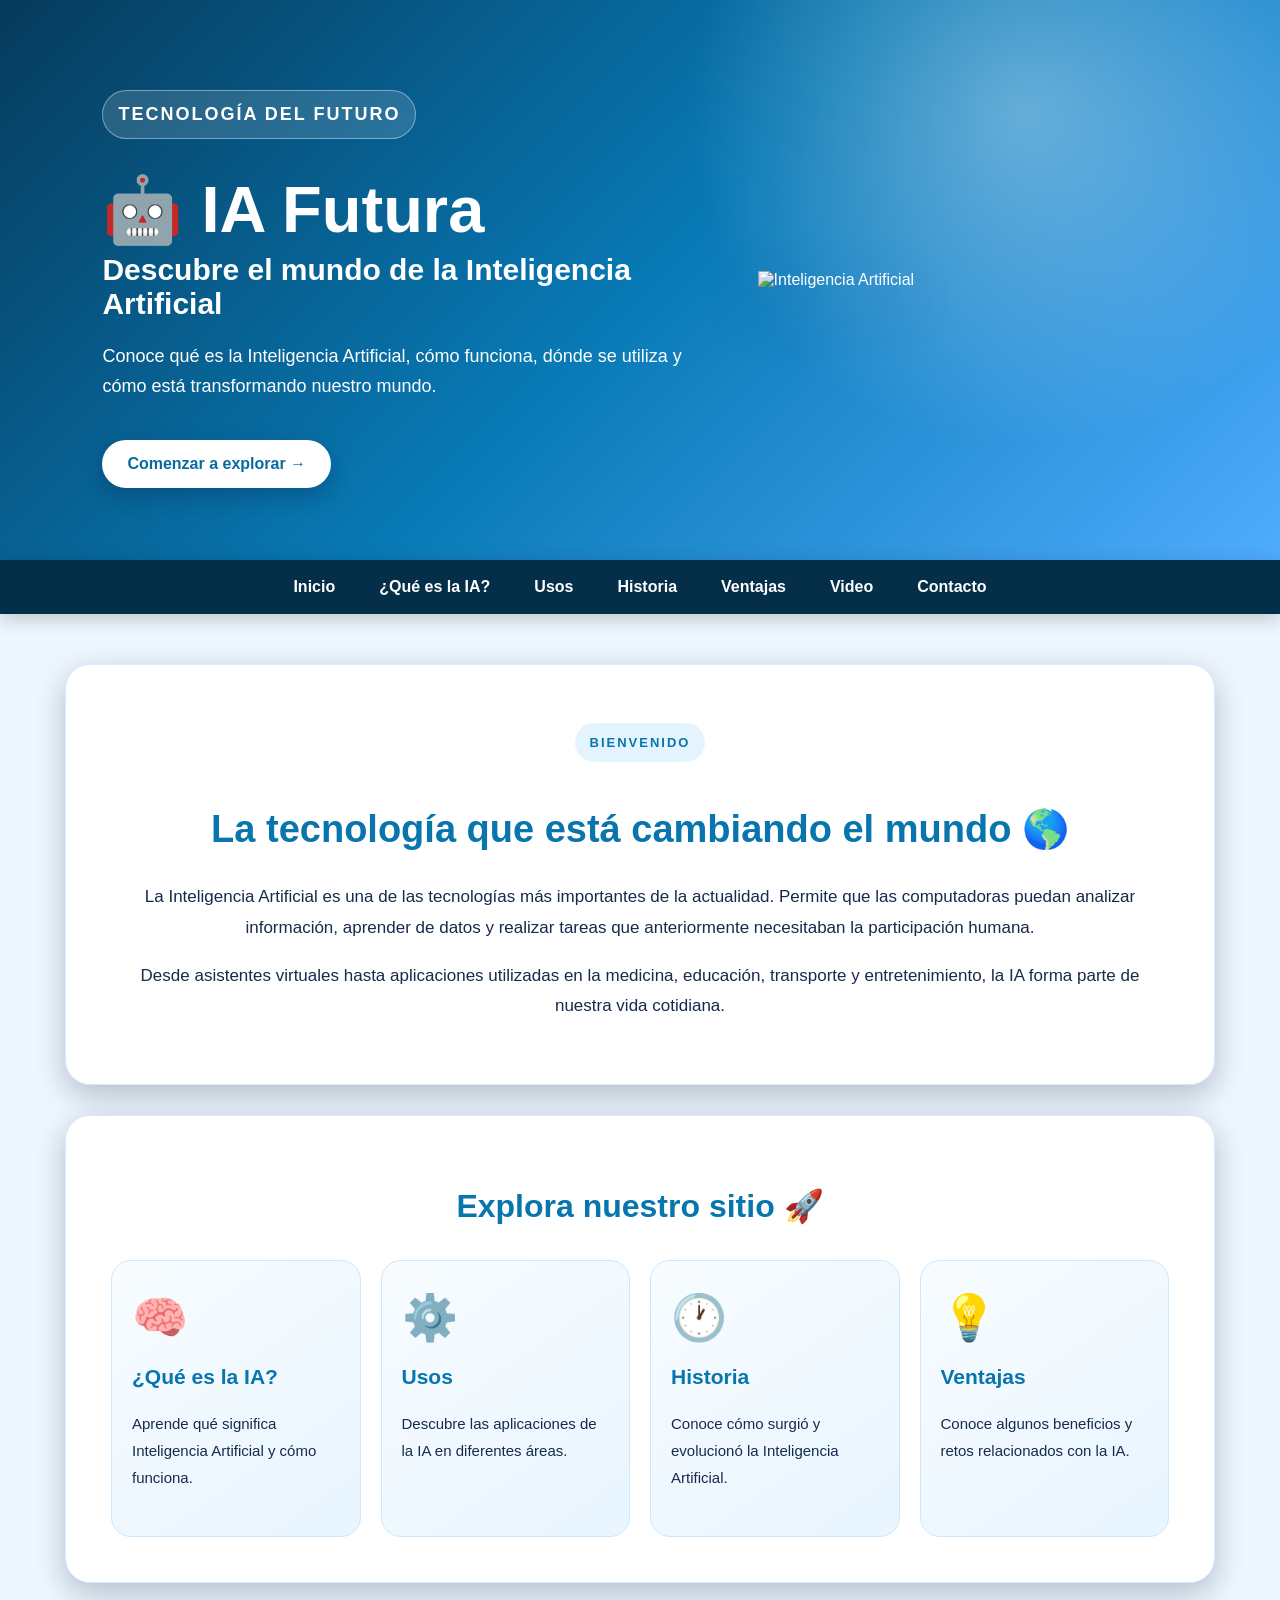
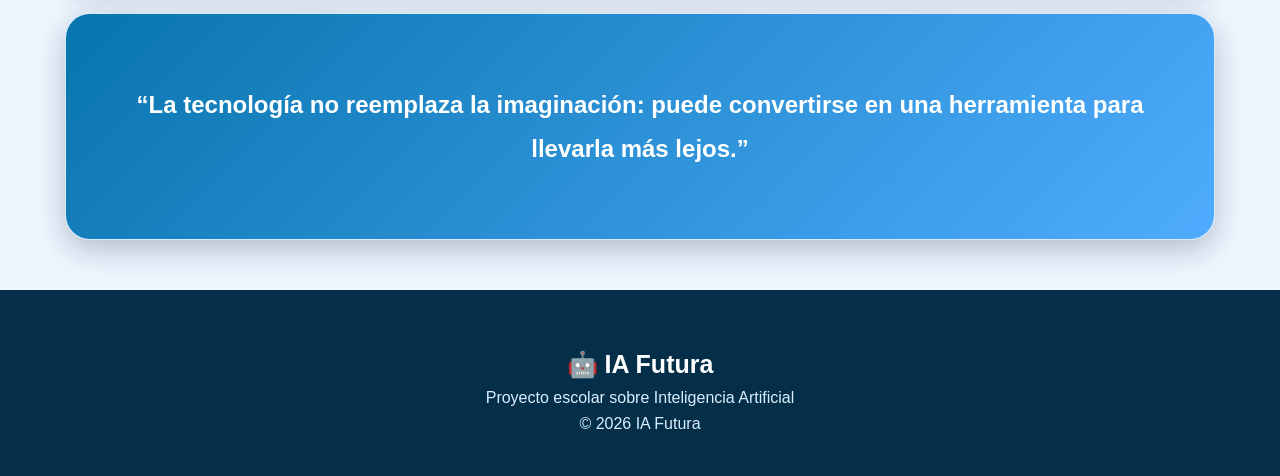
==== index.html @ b6ea7e3e "Add files via upload" ====
<!DOCTYPE html>
<html lang="es">

<head>
    <meta charset="UTF-8">
    <meta name="viewport" content="width=device-width, initial-scale=1.0">

    <title>IA Futura</title>

    <link rel="stylesheet" href="estilos.css">
    <link rel="manifest" href="manifest.json">
</head>

<body>

    <!-- ENCABEZADO -->
    <header class="hero">

        <div class="hero-text">

            <p class="etiqueta">TECNOLOGÍA DEL FUTURO</p>

            <h1>🤖 IA Futura</h1>

            <h2>Descubre el mundo de la Inteligencia Artificial</h2>

            <p>
                Conoce qué es la Inteligencia Artificial, cómo funciona,
                dónde se utiliza y cómo está transformando nuestro mundo.
            </p>

            <a href="que-es.html" class="boton">
                Comenzar a explorar →
            </a>

        </div>

        <div class="hero-image">

            <img src="imagenes/Imagen-IA.png"
                 alt="Inteligencia Artificial">

        </div>

    </header>


    <!-- MENÚ -->
    <nav>

        <a href="index.html">Inicio</a>

        <a href="que-es.html">¿Qué es la IA?</a>

        <a href="usos.html">Usos</a>

        <a href="historia.html">Historia</a>

        <a href="ventajas.html">Ventajas</a>

        <a href="video.html">Video</a>

        <a href="contacto.html">Contacto</a>

    </nav>


    <!-- CONTENIDO -->
    <main>

        <section class="bienvenida">

            <p class="etiqueta">BIENVENIDO</p>

            <h2>La tecnología que está cambiando el mundo 🌎</h2>

            <p>
                La Inteligencia Artificial es una de las tecnologías más
                importantes de la actualidad. Permite que las computadoras
                puedan analizar información, aprender de datos y realizar
                tareas que anteriormente necesitaban la participación humana.
            </p>

            <p>
                Desde asistentes virtuales hasta aplicaciones utilizadas
                en la medicina, educación, transporte y entretenimiento,
                la IA forma parte de nuestra vida cotidiana.
            </p>

        </section>


        <!-- TARJETAS -->
        <section>

            <h2 class="titulo-centro">
                Explora nuestro sitio 🚀
            </h2>

            <div class="tarjetas">

                <a href="que-es.html" class="tarjeta">

                    <div class="icono">🧠</div>

                    <h3>¿Qué es la IA?</h3>

                    <p>
                        Aprende qué significa Inteligencia Artificial
                        y cómo funciona.
                    </p>

                </a>


                <a href="usos.html" class="tarjeta">

                    <div class="icono">⚙️</div>

                    <h3>Usos</h3>

                    <p>
                        Descubre las aplicaciones de la IA
                        en diferentes áreas.
                    </p>

                </a>


                <a href="historia.html" class="tarjeta">

                    <div class="icono">🕐</div>

                    <h3>Historia</h3>

                    <p>
                        Conoce cómo surgió y evolucionó
                        la Inteligencia Artificial.
                    </p>

                </a>


                <a href="ventajas.html" class="tarjeta">

                    <div class="icono">💡</div>

                    <h3>Ventajas</h3>

                    <p>
                        Conoce algunos beneficios y retos
                        relacionados con la IA.
                    </p>

                </a>

            </div>

        </section>


        <!-- FRASE -->
        <section class="frase">

            <p>
                “La tecnología no reemplaza la imaginación:
                puede convertirse en una herramienta para llevarla más lejos.”
            </p>

        </section>

    </main>


    <!-- PIE DE PÁGINA -->
    <footer>

        <h3>🤖 IA Futura</h3>

        <p>
            Proyecto escolar sobre Inteligencia Artificial
        </p>

        <p>
            © 2026 IA Futura
        </p>

    </footer>
    <script>
    if ("serviceWorker" in navigator) {
        navigator.serviceWorker.register("sw.js")
            .then(() => {
                console.log("PWA activada correctamente 🤖");
            })
            .catch((error) => {
                console.log("Error al activar la PWA:", error);
            });
    }
</script>

</body>

</html>
---- estilos.css ----
* {
    box-sizing: border-box;
}

html {
    scroll-behavior: smooth;
}

body {
    margin: 0;
    font-family: Arial, sans-serif;
    background: #eef6ff;
    color: #172b4d;
}


/* =========================
   ENCABEZADO
========================= */

.hero {
    min-height: 520px;
    padding: 70px 8%;
    display: flex;
    align-items: center;
    justify-content: space-between;
    gap: 50px;

    background:
        radial-gradient(circle at 80% 20%, #ffffff55, transparent 30%),
        linear-gradient(135deg, #063b5c, #0879b5, #4facfe);

    color: white;
}

.hero-text {
    max-width: 600px;
}

.etiqueta {
    display: inline-block;
    padding: 8px 15px;
    border-radius: 30px;
    background: #ffffff22;
    border: 1px solid #ffffff66;
    font-size: 13px;
    font-weight: bold;
    letter-spacing: 2px;
}

.hero h1 {
    font-size: 65px;
    margin: 15px 0 5px;
}

.hero h2 {
    font-size: 30px;
    margin: 0 0 20px;
}

.hero p {
    font-size: 18px;
    line-height: 1.7;
}

.hero-image {
    width: 420px;
    height: 420px;
    display: flex;
    align-items: center;
    justify-content: center;
}

.hero-image img {
    width: 100%;
    max-height: 420px;
    object-fit: contain;

    filter: drop-shadow(0 20px 30px #001f3f66);

    transition: transform 0.4s ease;
}

.hero-image img:hover {
    transform: scale(1.05) rotate(2deg);
}


/* =========================
   BOTÓN
========================= */

.boton {
    display: inline-block;
    margin-top: 20px;
    padding: 15px 25px;

    background: white;
    color: #086b9f;

    text-decoration: none;
    font-weight: bold;

    border-radius: 30px;

    box-shadow: 0 8px 20px #001f3f44;

    transition: 0.3s;
}

.boton:hover {
    transform: translateY(-4px);
    box-shadow: 0 12px 25px #001f3f66;
}


/* =========================
   MENÚ
========================= */

nav {
    position: sticky;
    top: 0;
    z-index: 100;

    display: flex;
    justify-content: center;
    flex-wrap: wrap;

    background: #052f49;
    box-shadow: 0 5px 20px #0003;
}

nav a {
    color: white;
    text-decoration: none;

    padding: 18px 22px;

    font-weight: bold;

    transition: 0.3s;
}

nav a:hover {
    background: #0b6fa4;
}


/* =========================
   CONTENIDO
========================= */

main {
    width: 90%;
    max-width: 1150px;
    margin: 50px auto;
}

section {
    background: white;

    padding: 45px;

    margin-bottom: 30px;

    border-radius: 25px;

    box-shadow: 0 10px 30px #1234;

    border: 1px solid #d7eaff;
}

section h2 {
    color: #0875ad;
    font-size: 32px;
}

section p {
    font-size: 17px;
    line-height: 1.8;
}


/* =========================
   BIENVENIDA
========================= */

.bienvenida {
    text-align: center;
}

.bienvenida .etiqueta {
    color: #0875ad;
    background: #e4f4ff;
    border: none;
}

.bienvenida h2 {
    font-size: 38px;
}


/* =========================
   TARJETAS
========================= */

.titulo-centro {
    text-align: center;
    margin-bottom: 35px;
}

.tarjetas {
    display: grid;

    grid-template-columns:
        repeat(4, 1fr);

    gap: 20px;
}

.tarjeta {
    display: block;

    padding: 30px 20px;

    background: linear-gradient(
        145deg,
        #f8fcff,
        #e8f5ff
    );

    border: 1px solid #cce8fa;

    border-radius: 20px;

    text-decoration: none;

    color: #172b4d;

    transition: 0.3s;
}

.tarjeta:hover {
    transform: translateY(-8px);

    box-shadow:
        0 15px 30px #0875ad33;

    border-color: #4facfe;
}

.tarjeta h3 {
    color: #0875ad;
    font-size: 21px;
}

.tarjeta p {
    font-size: 15px;
}

.icono {
    font-size: 45px;
}


/* =========================
   FRASE
========================= */

.frase {
    text-align: center;

    background:
        linear-gradient(
            135deg,
            #0875ad,
            #4facfe
        );

    color: white;
}

.frase p {
    font-size: 24px;
    font-weight: bold;
}


/* =========================
   FOOTER
========================= */

footer {
    text-align: center;

    background: #052f49;

    color: white;

    padding: 35px 20px;
}

footer h3 {
    font-size: 25px;
    margin-bottom: 10px;
}

footer p {
    margin: 8px;
    color: #d9efff;
}


/* =========================
   CELULAR
========================= */

@media (max-width: 850px) {

    .hero {
        flex-direction: column;
        text-align: center;
        padding: 55px 25px;
    }

    .hero h1 {
        font-size: 48px;
    }

    .hero h2 {
        font-size: 25px;
    }

    .hero-image {
        width: 300px;
        height: 300px;
    }

    .tarjetas {
        grid-template-columns: repeat(2, 1fr);
    }

}


@media (max-width: 600px) {

    nav {
        position: static;
        flex-direction: column;
        text-align: center;
    }

    nav a {
        padding: 13px;
    }

    main {
        width: 94%;
        margin: 25px auto;
    }

    section {
        padding: 25px;
    }

    .hero {
        min-height: auto;
    }

    .hero h1 {
        font-size: 40px;
    }

    .hero h2 {
        font-size: 22px;
    }

    .hero p {
        font-size: 16px;
    }

    .hero-image {
        width: 240px;
        height: 240px;
    }

    .tarjetas {
        grid-template-columns: 1fr;
    }

    .bienvenida h2 {
        font-size: 28px;
    }

    .frase p {
        font-size: 19px;
    }

}
 /* =========================
   FORMULARIO DE CONTACTO
========================= */

form {
    max-width: 750px;
    margin: 30px auto 0;
    display: flex;
    flex-direction: column;
    gap: 10px;
}

form label {
    margin-top: 10px;
    font-weight: bold;
    color: #0875ad;
}

form input,
form textarea {
    width: 100%;
    padding: 15px;

    border: 2px solid #cce8fa;
    border-radius: 12px;

    background: #f8fcff;
    color: #172b4d;

    font-family: Arial, sans-serif;
    font-size: 16px;

    outline: none;

    transition: 0.3s;
}

form input:focus,
form textarea:focus {
    border-color: #4facfe;

    box-shadow:
        0 0 0 4px #4facfe22;
}

form textarea {
    resize: vertical;
}

form button {
    margin-top: 15px;

    padding: 15px 25px;

    border: none;
    border-radius: 30px;

    background: linear-gradient(
        135deg,
        #0875ad,
        #4facfe
    );

    color: white;

    font-size: 17px;
    font-weight: bold;

    cursor: pointer;

    transition: 0.3s;
}

form button:hover {
    transform: translateY(-3px);

    box-shadow:
        0 10px 20px #0875ad44;
}
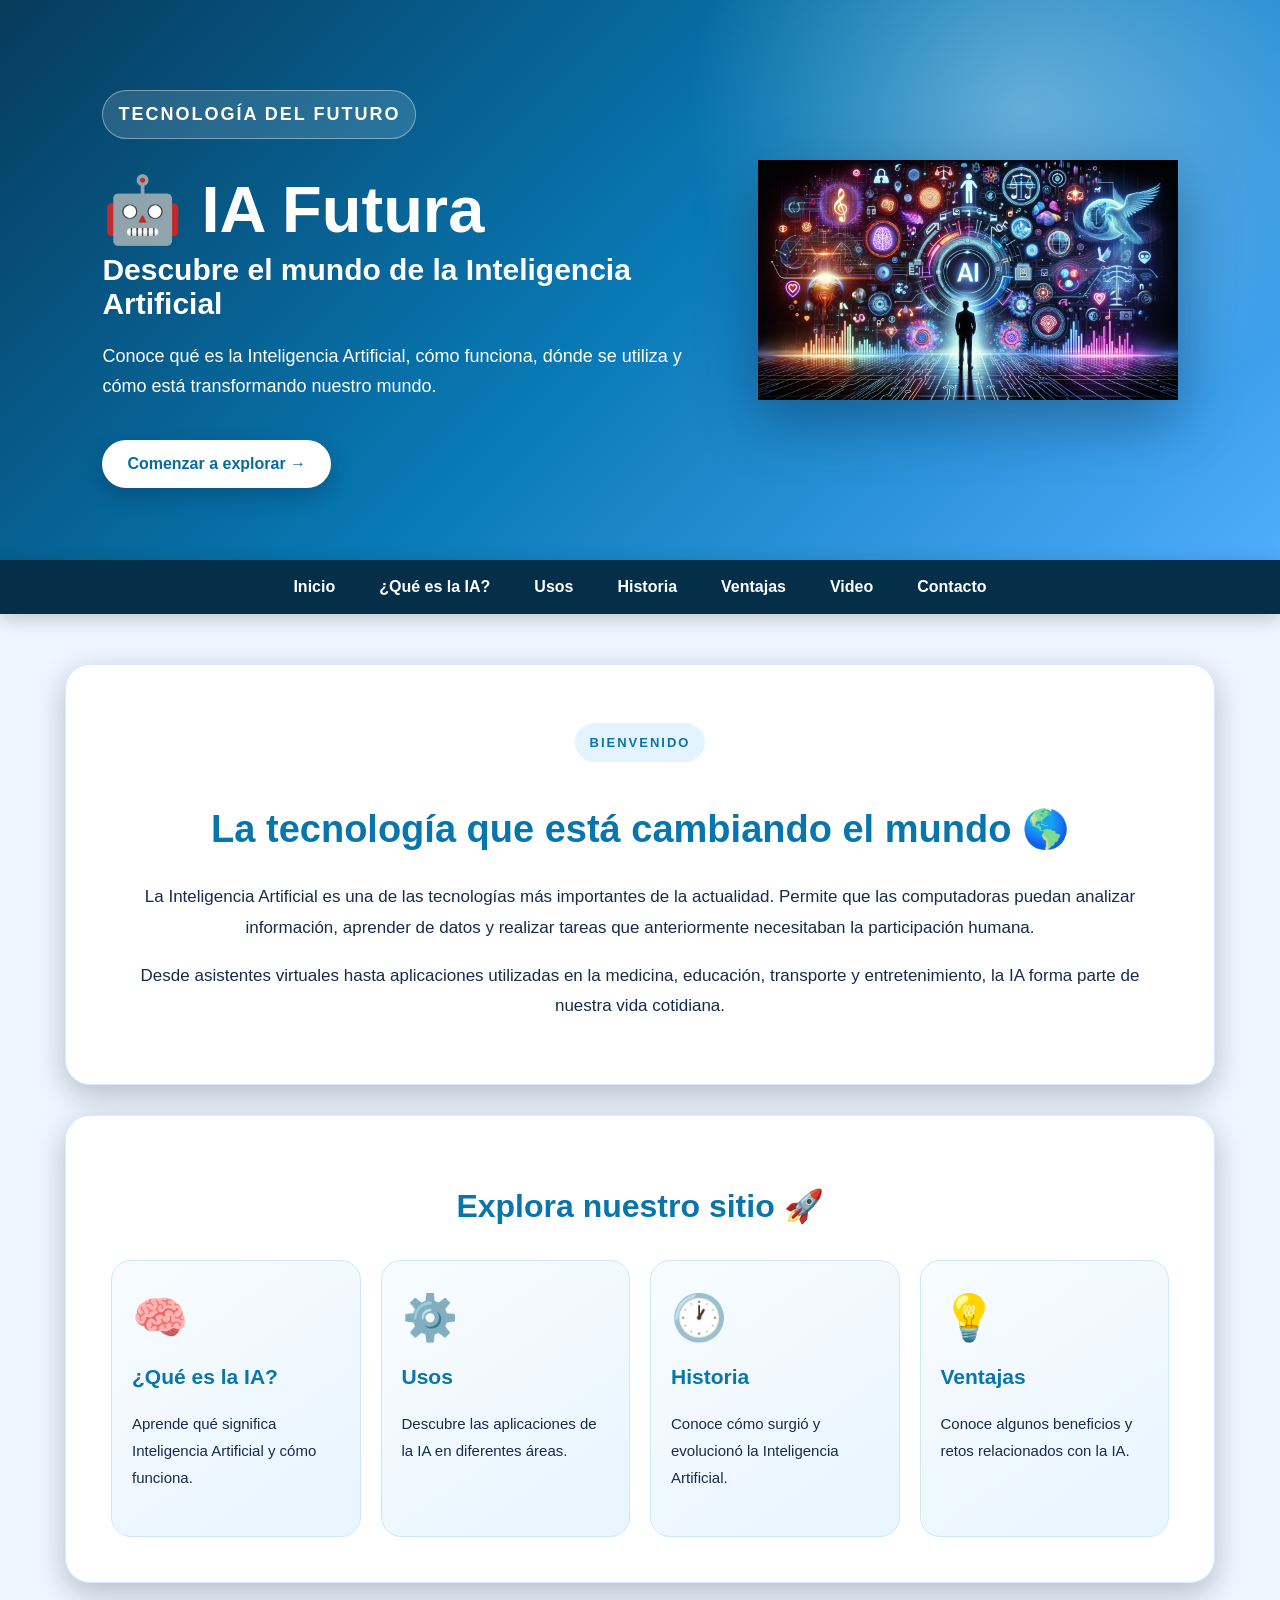
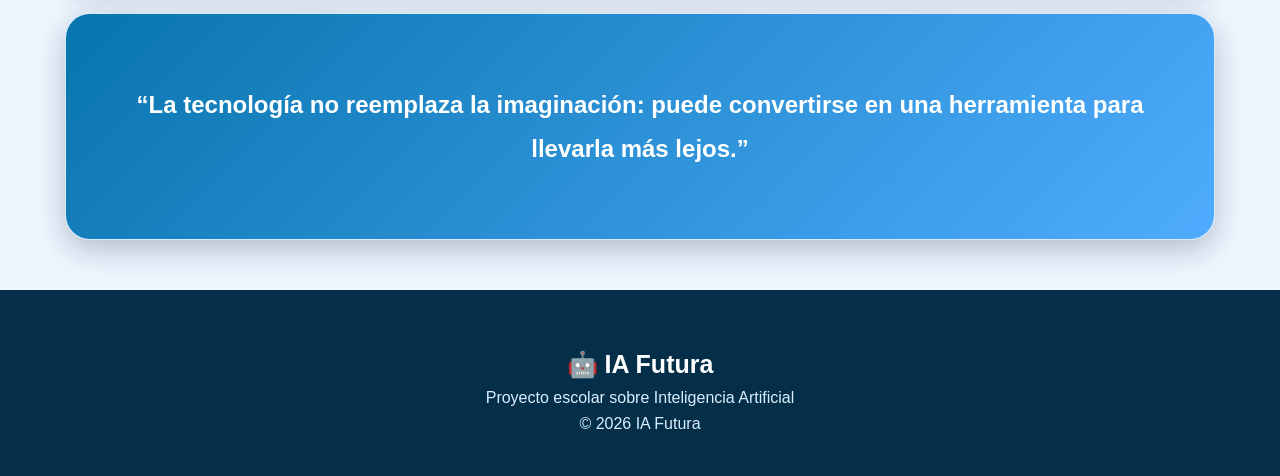
==== commit 03a6d316: "Update index.html" ====
--- a/index.html
+++ b/index.html
@@ -37,8 +37,8 @@
 
         <div class="hero-image">
 
-            <img src="imagenes/Imagen-IA.png"
-                 alt="Inteligencia Artificial">
+        <img src="Imagen-IA.png"
+              alt="Inteligencia Artificial">
 
         </div>
 
@@ -200,4 +200,4 @@
 
 </body>
 
-</html>+</html>
